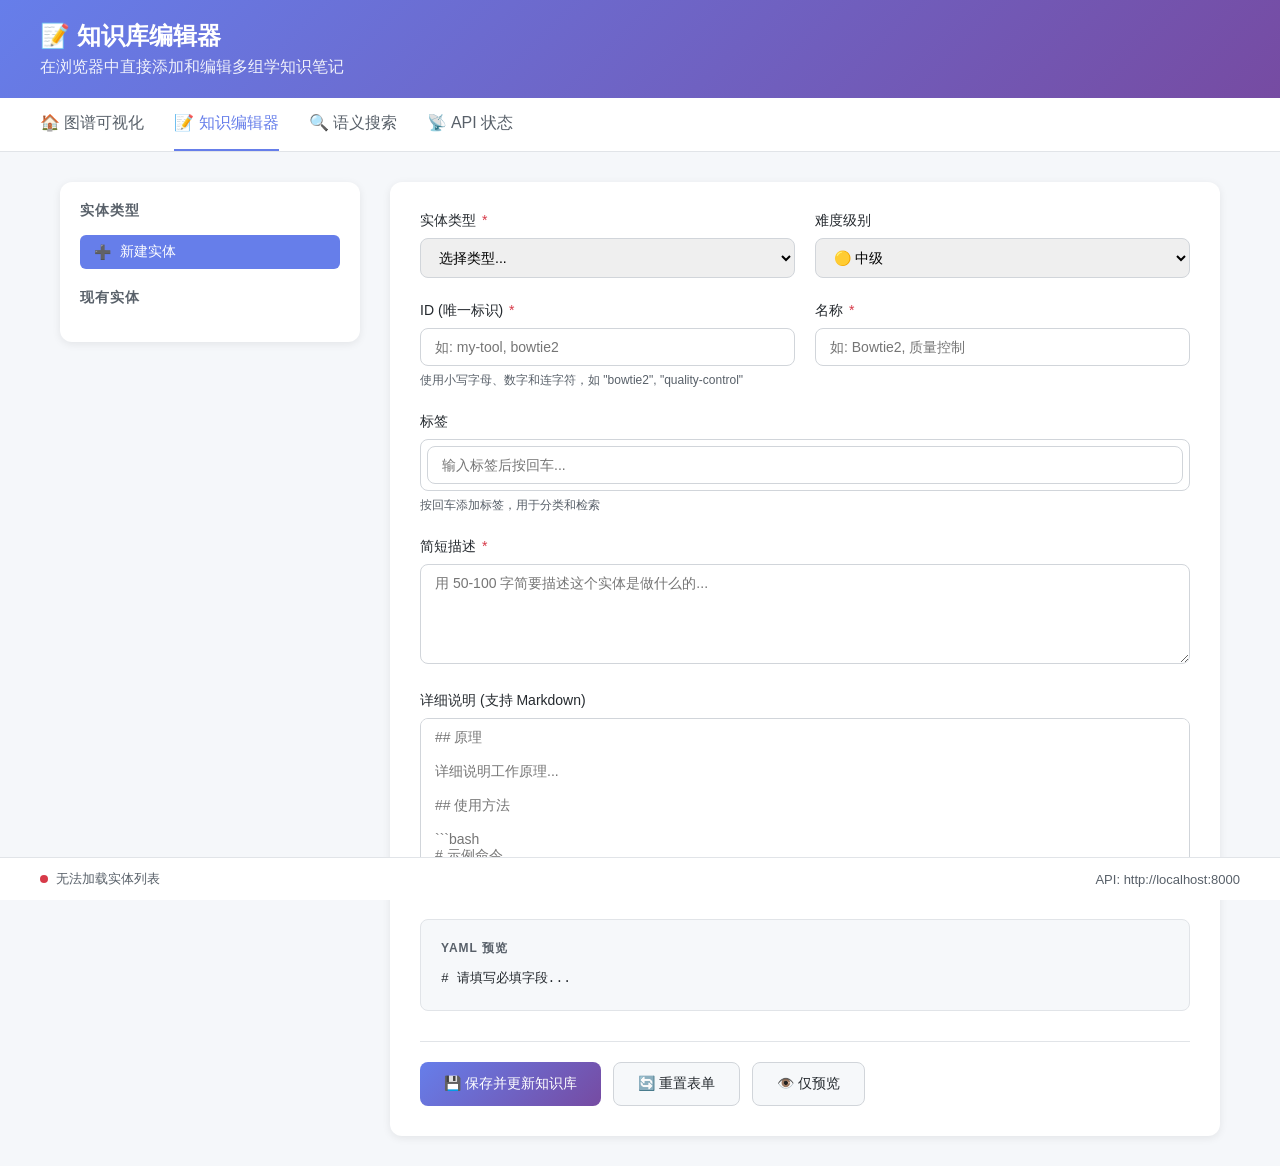
==== knowledge_graph/web/editor/index.html @ 0bd9994f "feat: add web-based editor for adding/editing notes - Create web/editor/ with full-featured YAML edi" ====
<!DOCTYPE html>
<html lang="zh-CN">
<head>
    <meta charset="UTF-8">
    <meta name="viewport" content="width=device-width, initial-scale=1.0">
    <title>知识库编辑器 - OMICKnowledge</title>
    <style>
        * {
            margin: 0;
            padding: 0;
            box-sizing: border-box;
        }
        
        body {
            font-family: -apple-system, BlinkMacSystemFont, 'Segoe UI', Roboto, sans-serif;
            background: #f5f7fa;
            min-height: 100vh;
        }
        
        .header {
            background: linear-gradient(135deg, #667eea 0%, #764ba2 100%);
            color: white;
            padding: 20px 40px;
            box-shadow: 0 2px 10px rgba(0,0,0,0.1);
        }
        
        .header h1 {
            font-size: 24px;
            font-weight: 600;
        }
        
        .header p {
            opacity: 0.9;
            margin-top: 5px;
        }
        
        .nav {
            background: white;
            border-bottom: 1px solid #e1e4e8;
            padding: 0 40px;
            display: flex;
            gap: 30px;
        }
        
        .nav a {
            color: #586069;
            text-decoration: none;
            padding: 15px 0;
            border-bottom: 2px solid transparent;
            transition: all 0.2s;
        }
        
        .nav a:hover, .nav a.active {
            color: #667eea;
            border-bottom-color: #667eea;
        }
        
        .container {
            max-width: 1200px;
            margin: 30px auto;
            padding: 0 20px;
        }
        
        .editor-grid {
            display: grid;
            grid-template-columns: 300px 1fr;
            gap: 30px;
        }
        
        .sidebar {
            background: white;
            border-radius: 12px;
            padding: 20px;
            box-shadow: 0 2px 8px rgba(0,0,0,0.08);
            height: fit-content;
        }
        
        .sidebar h3 {
            font-size: 14px;
            color: #586069;
            text-transform: uppercase;
            letter-spacing: 1px;
            margin-bottom: 15px;
        }
        
        .entity-list {
            list-style: none;
        }
        
        .entity-list li {
            padding: 8px 12px;
            margin: 4px 0;
            border-radius: 6px;
            cursor: pointer;
            transition: all 0.2s;
            font-size: 14px;
            display: flex;
            align-items: center;
            gap: 8px;
        }
        
        .entity-list li:hover {
            background: #f6f8fa;
        }
        
        .entity-list li.active {
            background: #667eea;
            color: white;
        }
        
        .entity-list .icon {
            width: 20px;
            text-align: center;
        }
        
        .type-badge {
            font-size: 11px;
            padding: 2px 6px;
            border-radius: 10px;
            background: #e1e4e8;
            color: #586069;
            margin-left: auto;
        }
        
        .main-panel {
            background: white;
            border-radius: 12px;
            padding: 30px;
            box-shadow: 0 2px 8px rgba(0,0,0,0.08);
        }
        
        .form-group {
            margin-bottom: 24px;
        }
        
        .form-group label {
            display: block;
            font-weight: 500;
            color: #24292e;
            margin-bottom: 8px;
            font-size: 14px;
        }
        
        .form-group label .required {
            color: #d73a49;
            margin-left: 2px;
        }
        
        .form-group input[type="text"],
        .form-group select,
        .form-group textarea {
            width: 100%;
            padding: 10px 14px;
            border: 1px solid #d1d5da;
            border-radius: 8px;
            font-size: 14px;
            transition: all 0.2s;
            font-family: inherit;
        }
        
        .form-group input:focus,
        .form-group select:focus,
        .form-group textarea:focus {
            outline: none;
            border-color: #667eea;
            box-shadow: 0 0 0 3px rgba(102, 126, 234, 0.1);
        }
        
        .form-group textarea {
            resize: vertical;
            min-height: 100px;
        }
        
        .form-row {
            display: grid;
            grid-template-columns: 1fr 1fr;
            gap: 20px;
        }
        
        .tags-input {
            display: flex;
            flex-wrap: wrap;
            gap: 8px;
            padding: 6px;
            border: 1px solid #d1d5da;
            border-radius: 8px;
            min-height: 42px;
        }
        
        .tags-input input {
            border: none;
            outline: none;
            flex: 1;
            min-width: 100px;
            padding: 4px;
        }
        
        .tag {
            background: #e1e4e8;
            color: #24292e;
            padding: 4px 10px;
            border-radius: 12px;
            font-size: 12px;
            display: flex;
            align-items: center;
            gap: 6px;
        }
        
        .tag button {
            background: none;
            border: none;
            cursor: pointer;
            color: #586069;
            font-size: 14px;
            line-height: 1;
        }
        
        .tag button:hover {
            color: #d73a49;
        }
        
        .help-text {
            font-size: 12px;
            color: #586069;
            margin-top: 6px;
        }
        
        .button-group {
            display: flex;
            gap: 12px;
            margin-top: 30px;
            padding-top: 20px;
            border-top: 1px solid #e1e4e8;
        }
        
        .btn {
            padding: 12px 24px;
            border-radius: 8px;
            font-size: 14px;
            font-weight: 500;
            cursor: pointer;
            transition: all 0.2s;
            border: none;
        }
        
        .btn-primary {
            background: linear-gradient(135deg, #667eea 0%, #764ba2 100%);
            color: white;
        }
        
        .btn-primary:hover {
            transform: translateY(-1px);
            box-shadow: 0 4px 12px rgba(102, 126, 234, 0.4);
        }
        
        .btn-secondary {
            background: #f6f8fa;
            color: #24292e;
            border: 1px solid #d1d5da;
        }
        
        .btn-secondary:hover {
            background: #e1e4e8;
        }
        
        .preview-panel {
            background: #f6f8fa;
            border-radius: 8px;
            padding: 20px;
            margin-top: 20px;
            border: 1px solid #e1e4e8;
        }
        
        .preview-panel h4 {
            font-size: 12px;
            color: #586069;
            text-transform: uppercase;
            letter-spacing: 1px;
            margin-bottom: 12px;
        }
        
        .preview-content {
            font-family: 'Monaco', 'Consolas', monospace;
            font-size: 13px;
            line-height: 1.6;
            white-space: pre-wrap;
            color: #24292e;
            max-height: 400px;
            overflow: auto;
        }
        
        .status-bar {
            position: fixed;
            bottom: 0;
            left: 0;
            right: 0;
            background: white;
            border-top: 1px solid #e1e4e8;
            padding: 12px 40px;
            display: flex;
            align-items: center;
            justify-content: space-between;
            font-size: 13px;
            color: #586069;
        }
        
        .status-indicator {
            display: flex;
            align-items: center;
            gap: 8px;
        }
        
        .status-dot {
            width: 8px;
            height: 8px;
            border-radius: 50%;
            background: #28a745;
        }
        
        .status-dot.saving {
            background: #ffc107;
            animation: pulse 1s infinite;
        }
        
        .status-dot.error {
            background: #d73a49;
        }
        
        @keyframes pulse {
            0%, 100% { opacity: 1; }
            50% { opacity: 0.5; }
        }
        
        .toast {
            position: fixed;
            top: 20px;
            right: 20px;
            background: white;
            padding: 16px 24px;
            border-radius: 8px;
            box-shadow: 0 4px 20px rgba(0,0,0,0.15);
            display: flex;
            align-items: center;
            gap: 12px;
            transform: translateX(400px);
            transition: transform 0.3s ease;
            z-index: 1000;
        }
        
        .toast.show {
            transform: translateX(0);
        }
        
        .toast.success {
            border-left: 4px solid #28a745;
        }
        
        .toast.error {
            border-left: 4px solid #d73a49;
        }
        
        .loading-overlay {
            position: fixed;
            top: 0;
            left: 0;
            right: 0;
            bottom: 0;
            background: rgba(255,255,255,0.9);
            display: flex;
            align-items: center;
            justify-content: center;
            z-index: 999;
            opacity: 0;
            visibility: hidden;
            transition: all 0.3s;
        }
        
        .loading-overlay.show {
            opacity: 1;
            visibility: visible;
        }
        
        .spinner {
            width: 50px;
            height: 50px;
            border: 3px solid #e1e4e8;
            border-top-color: #667eea;
            border-radius: 50%;
            animation: spin 1s linear infinite;
        }
        
        @keyframes spin {
            to { transform: rotate(360deg); }
        }
    </style>
</head>
<body>
    <header class="header">
        <h1>📝 知识库编辑器</h1>
        <p>在浏览器中直接添加和编辑多组学知识笔记</p>
    </header>
    
    <nav class="nav">
        <a href="../index.html">🏠 图谱可视化</a>
        <a href="index.html" class="active">📝 知识编辑器</a>
        <a href="http://localhost:8081">🔍 语义搜索</a>
        <a href="http://localhost:8000/health" target="_blank">📡 API 状态</a>
    </nav>
    
    <div class="container">
        <div class="editor-grid">
            <aside class="sidebar">
                <h3>实体类型</h3>
                <ul class="entity-list" id="entityList">
                    <li data-type="new" class="active">
                        <span class="icon">➕</span>
                        <span>新建实体</span>
                    </li>
                </ul>
                
                <h3 style="margin-top: 20px;">现有实体</h3>
                <ul class="entity-list" id="existingList">
                    <!-- 动态加载 -->
                </ul>
            </aside>
            
            <main class="main-panel">
                <form id="editorForm">
                    <div class="form-row">
                        <div class="form-group">
                            <label>实体类型 <span class="required">*</span></label>
                            <select id="entityType" required>
                                <option value="">选择类型...</option>
                                <option value="assays">🧪 实验类型 (Assay)</option>
                                <option value="tools">🔧 分析工具 (Tool)</option>
                                <option value="steps">📋 分析步骤 (Step)</option>
                                <option value="concepts">💡 关键概念 (Concept)</option>
                                <option value="stages">📊 分析阶段 (Stage)</option>
                                <option value="issues">⚠️ 常见问题 (Issue)</option>
                                <option value="resources">📚 外部资源 (Resource)</option>
                            </select>
                        </div>
                        
                        <div class="form-group">
                            <label>难度级别</label>
                            <select id="difficulty">
                                <option value="beginner">🟢 入门</option>
                                <option value="intermediate" selected>🟡 中级</option>
                                <option value="advanced">🔴 高级</option>
                            </select>
                        </div>
                    </div>
                    
                    <div class="form-row">
                        <div class="form-group">
                            <label>ID (唯一标识) <span class="required">*</span></label>
                            <input type="text" id="entityId" placeholder="如: my-tool, bowtie2" required>
                            <p class="help-text">使用小写字母、数字和连字符，如 "bowtie2", "quality-control"</p>
                        </div>
                        
                        <div class="form-group">
                            <label>名称 <span class="required">*</span></label>
                            <input type="text" id="entityName" placeholder="如: Bowtie2, 质量控制" required>
                        </div>
                    </div>
                    
                    <div class="form-group">
                        <label>标签</label>
                        <div class="tags-input" id="tagsInput">
                            <input type="text" id="tagInput" placeholder="输入标签后按回车...">
                        </div>
                        <p class="help-text">按回车添加标签，用于分类和检索</p>
                    </div>
                    
                    <div class="form-group">
                        <label>简短描述 <span class="required">*</span></label>
                        <textarea id="description" rows="3" placeholder="用 50-100 字简要描述这个实体是做什么的..." required></textarea>
                    </div>
                    
                    <div class="form-group">
                        <label>详细说明 (支持 Markdown)</label>
                        <textarea id="detailedExplanation" rows="8" placeholder="## 原理

详细说明工作原理...

## 使用方法

```bash
# 示例命令
my_tool input.fastq -o output/
```

## 注意事项

- 注意点 1
- 注意点 2"></textarea>
                        <p class="help-text">支持 Markdown 格式，可以包含代码块、列表等</p>
                    </div>
                    
                    <div class="preview-panel">
                        <h4>YAML 预览</h4>
                        <pre class="preview-content" id="yamlPreview"># 填写表单后自动生成 YAML...</pre>
                    </div>
                    
                    <div class="button-group">
                        <button type="submit" class="btn btn-primary">
                            💾 保存并更新知识库
                        </button>
                        <button type="button" class="btn btn-secondary" onclick="resetForm()">
                            🔄 重置表单
                        </button>
                        <button type="button" class="btn btn-secondary" onclick="previewOnly()">
                            👁️ 仅预览
                        </button>
                    </div>
                </form>
            </main>
        </div>
    </div>
    
    <div class="status-bar">
        <div class="status-indicator">
            <span class="status-dot" id="statusDot"></span>
            <span id="statusText">准备就绪</span>
        </div>
        <span>API: http://localhost:8000</span>
    </div>
    
    <div class="toast" id="toast">
        <span id="toastIcon">✓</span>
        <span id="toastMessage">保存成功</span>
    </div>
    
    <div class="loading-overlay" id="loadingOverlay">
        <div class="spinner"></div>
    </div>
    
    <script src="editor.js"></script>
</body>
</html>
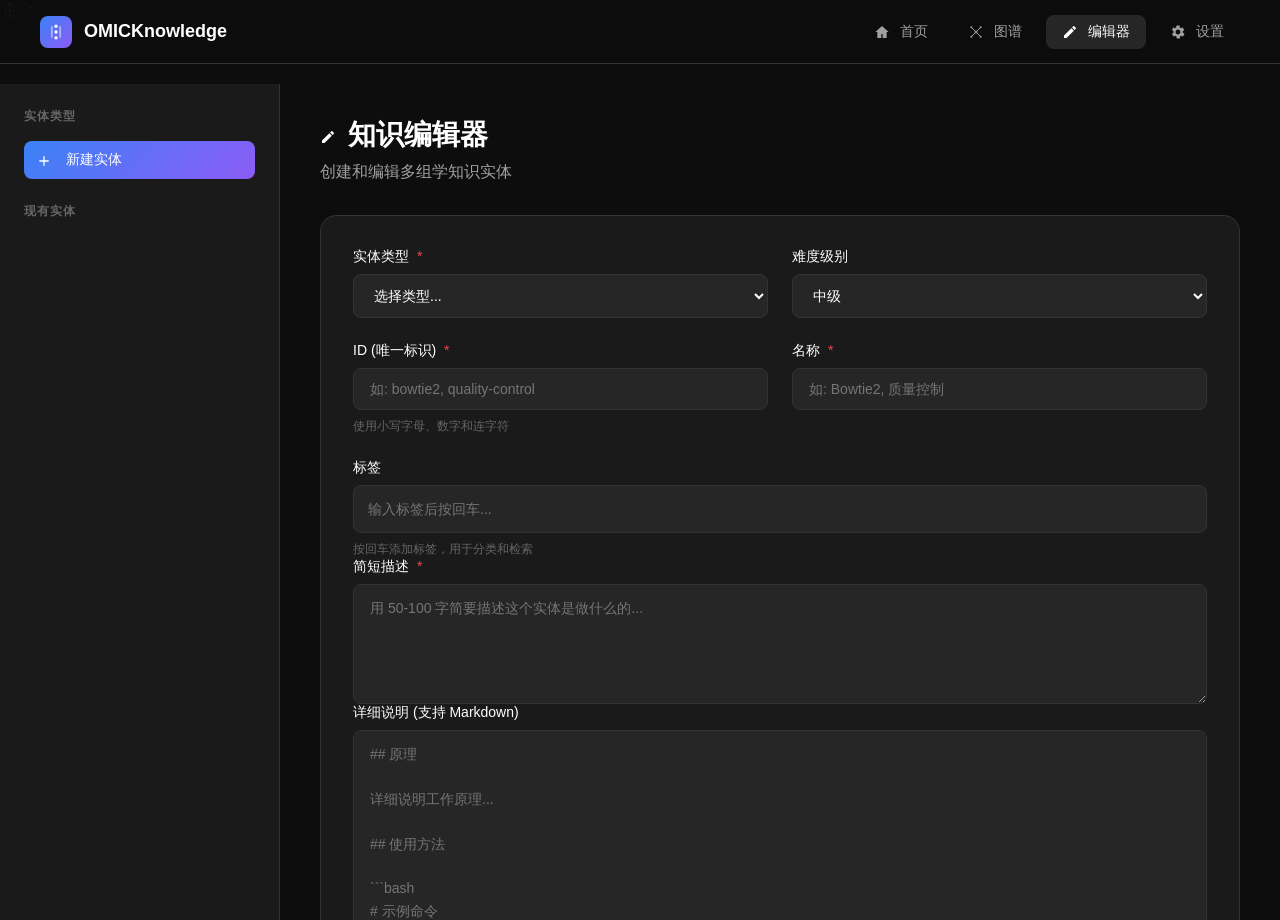
==== commit 84f4de6c: "feat: add PDF processing, new UI theme, and settings page - Add PDF processor with OpenAI API integr" ====
--- a/knowledge_graph/web/editor/index.html
+++ b/knowledge_graph/web/editor/index.html
@@ -3,369 +3,415 @@
 <head>
     <meta charset="UTF-8">
     <meta name="viewport" content="width=device-width, initial-scale=1.0">
-    <title>知识库编辑器 - OMICKnowledge</title>
+    <title>知识编辑器 - OMICKnowledge</title>
+    <link rel="icon" href="data:image/svg+xml,%3Csvg xmlns='http://www.w3.org/2000/svg' viewBox='0 0 100 100'%3E%3Crect width='100' height='100' rx='20' fill='url(%23g)'/%3E%3Cdefs%3E%3ClinearGradient id='g' x1='0%25' y1='0%25' x2='100%25' y2='100%25'%3E%3Cstop offset='0%25' style='stop-color:%233b82f6'/%3E%3Cstop offset='100%25' style='stop-color:%238b5cf6'/%3E%3C/linearGradient%3E%3C/defs%3E%3Ccircle cx='50' cy='35' r='8' fill='white'/%3E%3Ccircle cx='50' cy='60' r='8' fill='white'/%3E%3Ccircle cx='35' cy='85' r='5' fill='white' opacity='0.7'/%3E%3Ccircle cx='65' cy='85' r='5' fill='white' opacity='0.7'/%3E%3C/svg%3E"><svg viewBox="0 0 24 24" width="20" height="20" fill="currentColor" style="vertical-align:middle"><circle cx="12" cy="5" r="2"/><circle cx="12" cy="12" r="2"/><circle cx="12" cy="19" r="2"/><path d="M6 5h2v14H6zM16 5h2v14h-2z" opacity="0.5"/></svg></text></svg>">
     <style>
+        /* CSS Variables - Kimi Dark Theme */
+        :root {
+            --bg-primary: #0d0d0d;
+            --bg-secondary: #1a1a1a;
+            --bg-tertiary: #262626;
+            --bg-hover: #2d2d2d;
+            --text-primary: #ffffff;
+            --text-secondary: #a0a0a0;
+            --text-muted: #666666;
+            --accent-blue: #3b82f6;
+            --accent-purple: #8b5cf6;
+            --accent-gradient: linear-gradient(135deg, #3b82f6 0%, #8b5cf6 100%);
+            --border-color: #333333;
+            --radius-lg: 16px;
+            --radius-md: 12px;
+            --radius-sm: 8px;
+        }
+
         * {
             margin: 0;
             padding: 0;
             box-sizing: border-box;
         }
-        
+
         body {
             font-family: -apple-system, BlinkMacSystemFont, 'Segoe UI', Roboto, sans-serif;
-            background: #f5f7fa;
+            background: var(--bg-primary);
+            color: var(--text-primary);
             min-height: 100vh;
         }
-        
-        .header {
-            background: linear-gradient(135deg, #667eea 0%, #764ba2 100%);
-            color: white;
-            padding: 20px 40px;
-            box-shadow: 0 2px 10px rgba(0,0,0,0.1);
-        }
-        
-        .header h1 {
-            font-size: 24px;
+
+        /* Navigation */
+        .navbar {
+            position: fixed;
+            top: 0;
+            left: 0;
+            right: 0;
+            height: 64px;
+            background: rgba(13, 13, 13, 0.95);
+            backdrop-filter: blur(20px);
+            border-bottom: 1px solid var(--border-color);
+            display: flex;
+            align-items: center;
+            justify-content: space-between;
+            padding: 0 40px;
+            z-index: 1000;
+        }
+
+        .logo {
+            display: flex;
+            align-items: center;
+            gap: 12px;
+            font-size: 18px;
             font-weight: 600;
-        }
-        
-        .header p {
-            opacity: 0.9;
-            margin-top: 5px;
-        }
-        
-        .nav {
-            background: white;
-            border-bottom: 1px solid #e1e4e8;
-            padding: 0 40px;
-            display: flex;
-            gap: 30px;
-        }
-        
-        .nav a {
-            color: #586069;
+            color: var(--text-primary);
             text-decoration: none;
-            padding: 15px 0;
-            border-bottom: 2px solid transparent;
+        }
+
+        .logo-icon {
+            width: 32px;
+            height: 32px;
+            background: var(--accent-gradient);
+            border-radius: 8px;
+            display: flex;
+            align-items: center;
+            justify-content: center;
+            font-size: 16px;
+        }
+
+        .nav-links {
+            display: flex;
+            gap: 8px;
+        }
+
+        .nav-link {
+            padding: 8px 16px;
+            border-radius: var(--radius-sm);
+            color: var(--text-secondary);
+            text-decoration: none;
+            font-size: 14px;
             transition: all 0.2s;
-        }
-        
-        .nav a:hover, .nav a.active {
-            color: #667eea;
-            border-bottom-color: #667eea;
-        }
-        
-        .container {
-            max-width: 1200px;
-            margin: 30px auto;
-            padding: 0 20px;
-        }
-        
-        .editor-grid {
+            display: flex;
+            align-items: center;
+            gap: 6px;
+        }
+
+        .nav-link:hover {
+            color: var(--text-primary);
+            background: var(--bg-hover);
+        }
+
+        .nav-link.active {
+            color: var(--text-primary);
+            background: var(--bg-tertiary);
+        }
+
+        /* Main Layout */
+        .main-container {
+            padding-top: 64px;
             display: grid;
-            grid-template-columns: 300px 1fr;
-            gap: 30px;
-        }
-        
+            grid-template-columns: 280px 1fr;
+            height: 100vh;
+        }
+
+        /* Sidebar */
         .sidebar {
-            background: white;
-            border-radius: 12px;
-            padding: 20px;
-            box-shadow: 0 2px 8px rgba(0,0,0,0.08);
-            height: fit-content;
-        }
-        
+            background: var(--bg-secondary);
+            border-right: 1px solid var(--border-color);
+            padding: 24px;
+            overflow-y: auto;
+        }
+
         .sidebar h3 {
-            font-size: 14px;
-            color: #586069;
+            font-size: 12px;
+            color: var(--text-muted);
             text-transform: uppercase;
             letter-spacing: 1px;
-            margin-bottom: 15px;
-        }
-        
+            margin-bottom: 16px;
+        }
+
         .entity-list {
             list-style: none;
         }
-        
+
         .entity-list li {
-            padding: 8px 12px;
+            padding: 10px 12px;
             margin: 4px 0;
-            border-radius: 6px;
+            border-radius: var(--radius-sm);
             cursor: pointer;
             transition: all 0.2s;
             font-size: 14px;
             display: flex;
             align-items: center;
+            gap: 10px;
+            color: var(--text-secondary);
+        }
+
+        .entity-list li:hover {
+            background: var(--bg-hover);
+            color: var(--text-primary);
+        }
+
+        .entity-list li.active {
+            background: var(--accent-gradient);
+            color: white;
+        }
+
+        .type-badge {
+            font-size: 10px;
+            padding: 2px 8px;
+            border-radius: 10px;
+            background: var(--bg-tertiary);
+            margin-left: auto;
+        }
+
+        .entity-list li.active .type-badge {
+            background: rgba(255,255,255,0.2);
+        }
+
+        /* Content Area */
+        .content {
+            padding: 32px 40px;
+            overflow-y: auto;
+            background: var(--bg-primary);
+        }
+
+        .page-header {
+            margin-bottom: 32px;
+        }
+
+        .page-header h1 {
+            font-size: 28px;
+            font-weight: 600;
+            margin-bottom: 8px;
+        }
+
+        .page-header p {
+            color: var(--text-secondary);
+        }
+
+        /* Form Styles */
+        .form-card {
+            background: var(--bg-secondary);
+            border: 1px solid var(--border-color);
+            border-radius: var(--radius-lg);
+            padding: 32px;
+            margin-bottom: 24px;
+        }
+
+        .form-row {
+            display: grid;
+            grid-template-columns: 1fr 1fr;
+            gap: 24px;
+            margin-bottom: 24px;
+        }
+
+        .form-group {
+            display: flex;
+            flex-direction: column;
             gap: 8px;
         }
-        
-        .entity-list li:hover {
-            background: #f6f8fa;
-        }
-        
-        .entity-list li.active {
-            background: #667eea;
-            color: white;
-        }
-        
-        .entity-list .icon {
-            width: 20px;
-            text-align: center;
-        }
-        
-        .type-badge {
-            font-size: 11px;
-            padding: 2px 6px;
-            border-radius: 10px;
-            background: #e1e4e8;
-            color: #586069;
-            margin-left: auto;
-        }
-        
-        .main-panel {
-            background: white;
-            border-radius: 12px;
-            padding: 30px;
-            box-shadow: 0 2px 8px rgba(0,0,0,0.08);
-        }
-        
-        .form-group {
-            margin-bottom: 24px;
-        }
-        
+
+        .form-group.full-width {
+            grid-column: 1 / -1;
+        }
+
         .form-group label {
-            display: block;
+            font-size: 14px;
             font-weight: 500;
-            color: #24292e;
-            margin-bottom: 8px;
-            font-size: 14px;
-        }
-        
+            color: var(--text-primary);
+        }
+
         .form-group label .required {
-            color: #d73a49;
-            margin-left: 2px;
-        }
-        
-        .form-group input[type="text"],
+            color: #ef4444;
+            margin-left: 4px;
+        }
+
+        .form-group input,
         .form-group select,
         .form-group textarea {
-            width: 100%;
-            padding: 10px 14px;
-            border: 1px solid #d1d5da;
-            border-radius: 8px;
+            background: var(--bg-tertiary);
+            border: 1px solid var(--border-color);
+            border-radius: var(--radius-sm);
+            padding: 12px 16px;
+            color: var(--text-primary);
             font-size: 14px;
+            font-family: inherit;
             transition: all 0.2s;
-            font-family: inherit;
-        }
-        
+        }
+
         .form-group input:focus,
         .form-group select:focus,
         .form-group textarea:focus {
             outline: none;
-            border-color: #667eea;
-            box-shadow: 0 0 0 3px rgba(102, 126, 234, 0.1);
-        }
-        
+            border-color: var(--accent-blue);
+            box-shadow: 0 0 0 3px rgba(59, 130, 246, 0.1);
+        }
+
         .form-group textarea {
             resize: vertical;
-            min-height: 100px;
-        }
-        
-        .form-row {
-            display: grid;
-            grid-template-columns: 1fr 1fr;
-            gap: 20px;
-        }
-        
+            min-height: 120px;
+            line-height: 1.6;
+        }
+
+        .help-text {
+            font-size: 12px;
+            color: var(--text-muted);
+        }
+
+        /* Tags Input */
         .tags-input {
             display: flex;
             flex-wrap: wrap;
             gap: 8px;
+            padding: 8px;
+            background: var(--bg-tertiary);
+            border: 1px solid var(--border-color);
+            border-radius: var(--radius-sm);
+            min-height: 48px;
+        }
+
+        .tags-input input {
+            background: transparent;
+            border: none;
+            flex: 1;
+            min-width: 120px;
             padding: 6px;
-            border: 1px solid #d1d5da;
-            border-radius: 8px;
-            min-height: 42px;
-        }
-        
-        .tags-input input {
-            border: none;
+        }
+
+        .tags-input input:focus {
             outline: none;
-            flex: 1;
-            min-width: 100px;
-            padding: 4px;
-        }
-        
+            box-shadow: none;
+        }
+
         .tag {
-            background: #e1e4e8;
-            color: #24292e;
-            padding: 4px 10px;
-            border-radius: 12px;
+            background: var(--accent-gradient);
+            color: white;
+            padding: 4px 12px;
+            border-radius: 20px;
             font-size: 12px;
             display: flex;
             align-items: center;
             gap: 6px;
         }
-        
+
         .tag button {
             background: none;
             border: none;
             cursor: pointer;
-            color: #586069;
+            color: rgba(255,255,255,0.7);
             font-size: 14px;
             line-height: 1;
         }
-        
+
         .tag button:hover {
-            color: #d73a49;
-        }
-        
-        .help-text {
+            color: white;
+        }
+
+        /* Preview Panel */
+        .preview-panel {
+            background: var(--bg-tertiary);
+            border: 1px solid var(--border-color);
+            border-radius: var(--radius-md);
+            padding: 24px;
+            margin-top: 32px;
+        }
+
+        .preview-panel h4 {
             font-size: 12px;
-            color: #586069;
-            margin-top: 6px;
-        }
-        
+            color: var(--text-muted);
+            text-transform: uppercase;
+            letter-spacing: 1px;
+            margin-bottom: 16px;
+        }
+
+        .preview-content {
+            font-family: 'Monaco', 'Consolas', monospace;
+            font-size: 13px;
+            line-height: 1.6;
+            white-space: pre-wrap;
+            color: var(--text-secondary);
+            max-height: 400px;
+            overflow: auto;
+        }
+
+        /* Buttons */
         .button-group {
             display: flex;
             gap: 12px;
-            margin-top: 30px;
-            padding-top: 20px;
-            border-top: 1px solid #e1e4e8;
-        }
-        
+            margin-top: 32px;
+            padding-top: 24px;
+            border-top: 1px solid var(--border-color);
+        }
+
         .btn {
+            display: inline-flex;
+            align-items: center;
+            gap: 8px;
             padding: 12px 24px;
-            border-radius: 8px;
+            border-radius: var(--radius-sm);
             font-size: 14px;
             font-weight: 500;
             cursor: pointer;
             transition: all 0.2s;
             border: none;
         }
-        
+
         .btn-primary {
-            background: linear-gradient(135deg, #667eea 0%, #764ba2 100%);
+            background: var(--accent-gradient);
             color: white;
         }
-        
+
         .btn-primary:hover {
             transform: translateY(-1px);
-            box-shadow: 0 4px 12px rgba(102, 126, 234, 0.4);
-        }
-        
+            box-shadow: 0 4px 20px rgba(59, 130, 246, 0.3);
+        }
+
         .btn-secondary {
-            background: #f6f8fa;
-            color: #24292e;
-            border: 1px solid #d1d5da;
-        }
-        
+            background: var(--bg-tertiary);
+            color: var(--text-primary);
+            border: 1px solid var(--border-color);
+        }
+
         .btn-secondary:hover {
-            background: #e1e4e8;
-        }
-        
-        .preview-panel {
-            background: #f6f8fa;
-            border-radius: 8px;
-            padding: 20px;
-            margin-top: 20px;
-            border: 1px solid #e1e4e8;
-        }
-        
-        .preview-panel h4 {
-            font-size: 12px;
-            color: #586069;
-            text-transform: uppercase;
-            letter-spacing: 1px;
-            margin-bottom: 12px;
-        }
-        
-        .preview-content {
-            font-family: 'Monaco', 'Consolas', monospace;
-            font-size: 13px;
-            line-height: 1.6;
-            white-space: pre-wrap;
-            color: #24292e;
-            max-height: 400px;
-            overflow: auto;
-        }
-        
-        .status-bar {
-            position: fixed;
-            bottom: 0;
-            left: 0;
-            right: 0;
-            background: white;
-            border-top: 1px solid #e1e4e8;
-            padding: 12px 40px;
-            display: flex;
-            align-items: center;
-            justify-content: space-between;
-            font-size: 13px;
-            color: #586069;
-        }
-        
-        .status-indicator {
-            display: flex;
-            align-items: center;
-            gap: 8px;
-        }
-        
-        .status-dot {
-            width: 8px;
-            height: 8px;
-            border-radius: 50%;
-            background: #28a745;
-        }
-        
-        .status-dot.saving {
-            background: #ffc107;
-            animation: pulse 1s infinite;
-        }
-        
-        .status-dot.error {
-            background: #d73a49;
-        }
-        
-        @keyframes pulse {
-            0%, 100% { opacity: 1; }
-            50% { opacity: 0.5; }
-        }
-        
+            background: var(--bg-hover);
+        }
+
+        /* Toast */
         .toast {
             position: fixed;
-            top: 20px;
-            right: 20px;
-            background: white;
+            top: 80px;
+            right: 40px;
+            background: var(--bg-secondary);
+            color: var(--text-primary);
             padding: 16px 24px;
-            border-radius: 8px;
-            box-shadow: 0 4px 20px rgba(0,0,0,0.15);
+            border-radius: var(--radius-md);
+            border: 1px solid var(--border-color);
+            box-shadow: 0 10px 40px rgba(0,0,0,0.3);
             display: flex;
             align-items: center;
             gap: 12px;
             transform: translateX(400px);
-            transition: transform 0.3s ease;
-            z-index: 1000;
-        }
-        
+            transition: transform 0.3s;
+            z-index: 2000;
+        }
+
         .toast.show {
             transform: translateX(0);
         }
-        
+
         .toast.success {
-            border-left: 4px solid #28a745;
-        }
-        
+            border-left: 4px solid #22c55e;
+        }
+
         .toast.error {
-            border-left: 4px solid #d73a49;
-        }
-        
+            border-left: 4px solid #ef4444;
+        }
+
+        /* Loading Overlay */
         .loading-overlay {
             position: fixed;
             top: 0;
             left: 0;
             right: 0;
             bottom: 0;
-            background: rgba(255,255,255,0.9);
+            background: rgba(13, 13, 13, 0.9);
             display: flex;
             align-items: center;
             justify-content: center;
@@ -374,112 +420,135 @@
             visibility: hidden;
             transition: all 0.3s;
         }
-        
+
         .loading-overlay.show {
             opacity: 1;
             visibility: visible;
         }
-        
+
         .spinner {
-            width: 50px;
-            height: 50px;
-            border: 3px solid #e1e4e8;
-            border-top-color: #667eea;
+            width: 48px;
+            height: 48px;
+            border: 3px solid var(--border-color);
+            border-top-color: var(--accent-blue);
             border-radius: 50%;
             animation: spin 1s linear infinite;
         }
-        
+
         @keyframes spin {
             to { transform: rotate(360deg); }
+        }
+
+        /* Responsive */
+        @media (max-width: 900px) {
+            .main-container {
+                grid-template-columns: 1fr;
+            }
+            
+            .sidebar {
+                display: none;
+            }
+            
+            .form-row {
+                grid-template-columns: 1fr;
+            }
         }
     </style>
 </head>
 <body>
-    <header class="header">
-        <h1>📝 知识库编辑器</h1>
-        <p>在浏览器中直接添加和编辑多组学知识笔记</p>
-    </header>
-    
-    <nav class="nav">
-        <a href="../index.html">🏠 图谱可视化</a>
-        <a href="index.html" class="active">📝 知识编辑器</a>
-        <a href="http://localhost:8081">🔍 语义搜索</a>
-        <a href="http://localhost:8000/health" target="_blank">📡 API 状态</a>
+    <!-- Navigation -->
+    <nav class="navbar">
+        <a href="../new-index.html" class="logo">
+            <div class="logo-icon"><svg viewBox="0 0 24 24" width="20" height="20" fill="currentColor" style="vertical-align:middle"><circle cx="12" cy="5" r="2"/><circle cx="12" cy="12" r="2"/><circle cx="12" cy="19" r="2"/><path d="M6 5h2v14H6zM16 5h2v14h-2z" opacity="0.5"/></svg></div>
+            <span>OMICKnowledge</span>
+        </a>
+        <div class="nav-links">
+            <a href="../index.html" class="nav-link"><svg viewBox="0 0 24 24" width="16" height="16" fill="currentColor" style="vertical-align:middle;margin-right:4px"><path d="M12 3l10 9h-3v9h-6v-6h-2v6H5v-9H2z"/></svg> 首页</a>
+            <a href="../graph.html" class="nav-link"><svg viewBox="0 0 24 24" width="16" height="16" fill="currentColor" style="vertical-align:middle;margin-right:4px"><circle cx="12" cy="12" r="2"/><circle cx="5" cy="5" r="1.5"/><circle cx="19" cy="5" r="1.5"/><circle cx="5" cy="19" r="1.5"/><circle cx="19" cy="19" r="1.5"/><path d="M12 12L5 5M12 12L19 5M12 12L5 19M12 12L19 19" stroke="currentColor" stroke-width="1.5"/></svg> 图谱</a>
+            <a href="index.html" class="nav-link active"><svg viewBox="0 0 24 24" width="16" height="16" fill="currentColor" style="vertical-align:middle;margin-right:4px"><path d="M3 17.25V21h3.75L17.81 9.94l-3.75-3.75L3 17.25zM20.71 7.04c.39-.39.39-1.02 0-1.41l-2.34-2.34c-.39-.39-1.02-.39-1.41 0l-1.83 1.83 3.75 3.75 1.83-1.83z"/></svg> 编辑器</a>
+            <a href="../settings.html" class="nav-link"><svg viewBox="0 0 24 24" width="16" height="16" fill="currentColor" style="vertical-align:middle;margin-right:4px"><path d="M19.14 12.94c.04-.3.06-.61.06-.94 0-.32-.02-.64-.07-.94l2.03-1.58c.18-.14.23-.41.12-.61l-1.92-3.32c-.12-.22-.37-.29-.59-.22l-2.39.96c-.5-.38-1.03-.7-1.62-.94l-.36-2.54c-.04-.24-.24-.41-.48-.41h-3.84c-.24 0-.43.17-.47.41l-.36 2.54c-.59.24-1.13.57-1.62.94l-2.39-.96c-.22-.08-.47 0-.59.22L3.16 8.87c-.12.21-.08.47.12.61l2.03 1.58c-.05.3-.09.63-.09.94s.02.64.07.94l-2.03 1.58c-.18.14-.23.41-.12.61l1.92 3.32c.12.22.37.29.59.22l2.39-.96c.5.38 1.03.7 1.62.94l.36 2.54c.05.24.24.41.48.41h3.84c.24 0 .44-.17.47-.41l.36-2.54c.59-.24 1.13-.58 1.62-.94l2.39.96c.22.08.47 0 .59-.22l1.92-3.32c.12-.22.07-.47-.12-.61l-2.01-1.58zM12 15.6c-1.98 0-3.6-1.62-3.6-3.6s1.62-3.6 3.6-3.6 3.6 1.62 3.6 3.6-1.62 3.6-3.6 3.6z"/></svg> 设置</a>
+        </div>
     </nav>
-    
-    <div class="container">
-        <div class="editor-grid">
-            <aside class="sidebar">
-                <h3>实体类型</h3>
-                <ul class="entity-list" id="entityList">
-                    <li data-type="new" class="active">
-                        <span class="icon">➕</span>
-                        <span>新建实体</span>
-                    </li>
-                </ul>
-                
-                <h3 style="margin-top: 20px;">现有实体</h3>
-                <ul class="entity-list" id="existingList">
-                    <!-- 动态加载 -->
-                </ul>
-            </aside>
+
+    <div class="main-container">
+        <!-- Sidebar -->
+        <aside class="sidebar">
+            <h3>实体类型</h3>
+            <ul class="entity-list" id="entityList">
+                <li data-type="new" class="active">
+                    <span><svg viewBox="0 0 24 24" width="16" height="16" fill="currentColor" style="vertical-align:middle;margin-right:4px"><path d="M19 13h-6v6h-2v-6H5v-2h6V5h2v6h6v2z"/></svg></span>
+                    <span>新建实体</span>
+                </li>
+            </ul>
             
-            <main class="main-panel">
-                <form id="editorForm">
-                    <div class="form-row">
-                        <div class="form-group">
-                            <label>实体类型 <span class="required">*</span></label>
-                            <select id="entityType" required>
-                                <option value="">选择类型...</option>
-                                <option value="assays">🧪 实验类型 (Assay)</option>
-                                <option value="tools">🔧 分析工具 (Tool)</option>
-                                <option value="steps">📋 分析步骤 (Step)</option>
-                                <option value="concepts">💡 关键概念 (Concept)</option>
-                                <option value="stages">📊 分析阶段 (Stage)</option>
-                                <option value="issues">⚠️ 常见问题 (Issue)</option>
-                                <option value="resources">📚 外部资源 (Resource)</option>
-                            </select>
-                        </div>
-                        
-                        <div class="form-group">
-                            <label>难度级别</label>
-                            <select id="difficulty">
-                                <option value="beginner">🟢 入门</option>
-                                <option value="intermediate" selected>🟡 中级</option>
-                                <option value="advanced">🔴 高级</option>
-                            </select>
-                        </div>
-                    </div>
-                    
-                    <div class="form-row">
-                        <div class="form-group">
-                            <label>ID (唯一标识) <span class="required">*</span></label>
-                            <input type="text" id="entityId" placeholder="如: my-tool, bowtie2" required>
-                            <p class="help-text">使用小写字母、数字和连字符，如 "bowtie2", "quality-control"</p>
-                        </div>
-                        
-                        <div class="form-group">
-                            <label>名称 <span class="required">*</span></label>
-                            <input type="text" id="entityName" placeholder="如: Bowtie2, 质量控制" required>
-                        </div>
+            <h3 style="margin-top: 24px;">现有实体</h3>
+            <ul class="entity-list" id="existingList">
+                <!-- 动态加载 -->
+            </ul>
+        </aside>
+
+        <!-- Content -->
+        <main class="content">
+            <div class="page-header">
+                <h1><svg viewBox="0 0 24 24" width="16" height="16" fill="currentColor" style="vertical-align:middle;margin-right:4px"><path d="M3 17.25V21h3.75L17.81 9.94l-3.75-3.75L3 17.25zM20.71 7.04c.39-.39.39-1.02 0-1.41l-2.34-2.34c-.39-.39-1.02-.39-1.41 0l-1.83 1.83 3.75 3.75 1.83-1.83z"/></svg> 知识编辑器</h1>
+                <p>创建和编辑多组学知识实体</p>
+            </div>
+
+            <form id="editorForm" class="form-card">
+                <div class="form-row">
+                    <div class="form-group">
+                        <label>实体类型 <span class="required">*</span></label>
+                        <select id="entityType" required>
+                            <option value="">选择类型...</option>
+                            <option value="assays">实验类型</option>
+                            <option value="tools"><svg viewBox="0 0 24 24" width="16" height="16" fill="currentColor" style="vertical-align:middle;margin-right:4px"><path d="M22.7 19l-9.1-9.1c.9-2.3.4-5-1.5-6.9-2-2-5-2.4-7.4-1.3L9 6 6 9 1.6 4.7C.4 7.1.9 10.1 2.9 12.1c1.9 1.9 4.6 2.4 6.9 1.5l9.1 9.1c.4.4 1 .4 1.4 0l2.3-2.3c.5-.4.5-1.1.1-1.4z"/></svg> 分析工具</option>
+                            <option value="steps">分析步骤</option>
+                            <option value="concepts"><svg viewBox="0 0 24 24" width="16" height="16" fill="currentColor" style="vertical-align:middle;margin-right:4px"><path d="M9 21c0 .55.45 1 1 1h4c.55 0 1-.45 1-1v-1H9v1zm3-19C8.14 2 5 5.14 5 9c0 2.38 1.19 4.47 3 5.74V17c0 .55.45 1 1 1h6c.55 0 1-.45 1-1v-2.26c1.81-1.27 3-3.36 3-5.74 0-3.86-3.14-7-7-7z"/></svg> 关键概念</option>
+                            <option value="stages">分析阶段</option>
+                            <option value="issues">常见问题</option>
+                            <option value="resources"><svg viewBox="0 0 24 24" width="16" height="16" fill="currentColor" style="vertical-align:middle;margin-right:4px"><path d="M4 6H2v14c0 1.1.9 2 2 2h14v-2H4V6zm16-4H8c-1.1 0-2 .9-2 2v12c0 1.1.9 2 2 2h12c1.1 0 2-.9 2-2V4c0-1.1-.9-2-2-2zm-1 9h-4v4h-2v-4H9V9h4V5h2v4h4v2z"/></svg> 外部资源</option>
+                        </select>
                     </div>
                     
                     <div class="form-group">
-                        <label>标签</label>
-                        <div class="tags-input" id="tagsInput">
-                            <input type="text" id="tagInput" placeholder="输入标签后按回车...">
-                        </div>
-                        <p class="help-text">按回车添加标签，用于分类和检索</p>
+                        <label>难度级别</label>
+                        <select id="difficulty">
+                            <option value="beginner">入门</option>
+                            <option value="intermediate" selected>中级</option>
+                            <option value="advanced">高级</option>
+                        </select>
+                    </div>
+                </div>
+                
+                <div class="form-row">
+                    <div class="form-group">
+                        <label>ID (唯一标识) <span class="required">*</span></label>
+                        <input type="text" id="entityId" placeholder="如: bowtie2, quality-control" required>
+                        <span class="help-text">使用小写字母、数字和连字符</span>
                     </div>
                     
                     <div class="form-group">
-                        <label>简短描述 <span class="required">*</span></label>
-                        <textarea id="description" rows="3" placeholder="用 50-100 字简要描述这个实体是做什么的..." required></textarea>
+                        <label>名称 <span class="required">*</span></label>
+                        <input type="text" id="entityName" placeholder="如: Bowtie2, 质量控制" required>
                     </div>
-                    
-                    <div class="form-group">
-                        <label>详细说明 (支持 Markdown)</label>
-                        <textarea id="detailedExplanation" rows="8" placeholder="## 原理
+                </div>
+                
+                <div class="form-group full-width">
+                    <label>标签</label>
+                    <div class="tags-input" id="tagsInput">
+                        <input type="text" id="tagInput" placeholder="输入标签后按回车...">
+                    </div>
+                    <span class="help-text">按回车添加标签，用于分类和检索</span>
+                </div>
+                
+                <div class="form-group full-width">
+                    <label>简短描述 <span class="required">*</span></label>
+                    <textarea id="description" rows="3" placeholder="用 50-100 字简要描述这个实体是做什么的..." required></textarea>
+                </div>
+                
+                <div class="form-group full-width">
+                    <label>详细说明 (支持 Markdown)</label>
+                    <textarea id="detailedExplanation" rows="10" placeholder="## 原理
 
 详细说明工作原理...
 
@@ -494,47 +563,40 @@
 
 - 注意点 1
 - 注意点 2"></textarea>
-                        <p class="help-text">支持 Markdown 格式，可以包含代码块、列表等</p>
-                    </div>
-                    
-                    <div class="preview-panel">
-                        <h4>YAML 预览</h4>
-                        <pre class="preview-content" id="yamlPreview"># 填写表单后自动生成 YAML...</pre>
-                    </div>
-                    
-                    <div class="button-group">
-                        <button type="submit" class="btn btn-primary">
-                            💾 保存并更新知识库
-                        </button>
-                        <button type="button" class="btn btn-secondary" onclick="resetForm()">
-                            🔄 重置表单
-                        </button>
-                        <button type="button" class="btn btn-secondary" onclick="previewOnly()">
-                            👁️ 仅预览
-                        </button>
-                    </div>
-                </form>
-            </main>
-        </div>
+                    <span class="help-text">支持 Markdown 格式，可以包含代码块、列表等</span>
+                </div>
+                
+                <div class="preview-panel">
+                    <h4>YAML 预览</h4>
+                    <pre class="preview-content" id="yamlPreview"># 填写表单后自动生成 YAML...</pre>
+                </div>
+                
+                <div class="button-group">
+                    <button type="submit" class="btn btn-primary">
+                        保存并更新知识库
+                    </button>
+                    <button type="button" class="btn btn-secondary" onclick="resetForm()">
+                        重置表单
+                    </button>
+                    <button type="button" class="btn btn-secondary" onclick="previewOnly()">
+                        仅预览
+                    </button>
+                </div>
+            </form>
+        </main>
     </div>
-    
-    <div class="status-bar">
-        <div class="status-indicator">
-            <span class="status-dot" id="statusDot"></span>
-            <span id="statusText">准备就绪</span>
-        </div>
-        <span>API: http://localhost:8000</span>
-    </div>
-    
+
+    <!-- Toast -->
     <div class="toast" id="toast">
-        <span id="toastIcon">✓</span>
+        <span id="toastIcon"><svg viewBox="0 0 24 24" width="16" height="16" fill="currentColor"><path d="M9 16.17L4.83 12l-1.42 1.41L9 19 21 7l-1.41-1.41z"/></svg></span>
         <span id="toastMessage">保存成功</span>
     </div>
-    
+
+    <!-- Loading -->
     <div class="loading-overlay" id="loadingOverlay">
         <div class="spinner"></div>
     </div>
-    
+
     <script src="editor.js"></script>
 </body>
 </html>
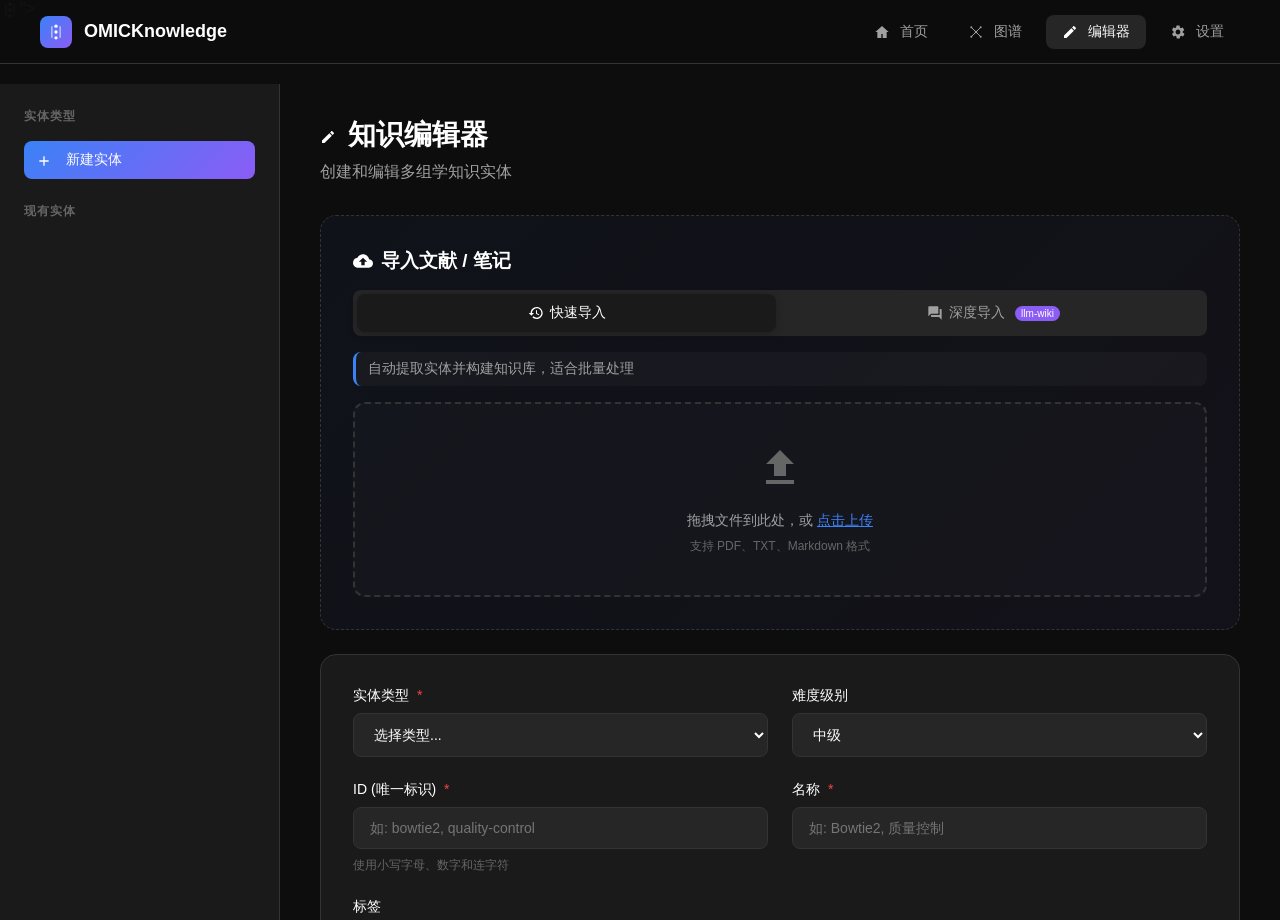
==== commit a77498ed: "feat: implement llm-wiki style deep import with discussion mode - Add dual-mode import: Quick vs Dee" ====
--- a/knowledge_graph/web/editor/index.html
+++ b/knowledge_graph/web/editor/index.html
@@ -404,6 +404,530 @@
             border-left: 4px solid #ef4444;
         }
 
+        /* Upload Section */
+        .upload-section {
+            background: linear-gradient(135deg, rgba(59, 130, 246, 0.05) 0%, rgba(139, 92, 246, 0.05) 100%);
+            border: 1px dashed var(--border-color);
+        }
+
+        .import-tabs {
+            display: flex;
+            gap: 8px;
+            margin-bottom: 16px;
+            padding: 4px;
+            background: var(--bg-tertiary);
+            border-radius: var(--radius-sm);
+        }
+
+        .import-tab {
+            flex: 1;
+            padding: 10px 16px;
+            border: none;
+            border-radius: var(--radius-sm);
+            background: transparent;
+            color: var(--text-secondary);
+            font-size: 14px;
+            cursor: pointer;
+            transition: all 0.2s;
+            display: flex;
+            align-items: center;
+            justify-content: center;
+            gap: 6px;
+        }
+
+        .import-tab:hover {
+            color: var(--text-primary);
+        }
+
+        .import-tab.active {
+            background: var(--bg-secondary);
+            color: var(--text-primary);
+            box-shadow: 0 2px 8px rgba(0,0,0,0.2);
+        }
+
+        .tab-badge {
+            font-size: 10px;
+            padding: 2px 6px;
+            background: var(--accent-purple);
+            color: white;
+            border-radius: 10px;
+            margin-left: 4px;
+        }
+
+        .import-description {
+            color: var(--text-secondary);
+            font-size: 14px;
+            margin-bottom: 16px;
+            padding: 8px 12px;
+            background: rgba(255,255,255,0.03);
+            border-radius: var(--radius-sm);
+            border-left: 3px solid var(--accent-blue);
+        }
+
+        .upload-dropzone {
+            border: 2px dashed var(--border-color);
+            border-radius: var(--radius-md);
+            padding: 40px;
+            text-align: center;
+            cursor: pointer;
+            transition: all 0.3s;
+            background: rgba(255, 255, 255, 0.02);
+        }
+
+        .upload-dropzone:hover {
+            border-color: var(--accent-blue);
+            background: rgba(59, 130, 246, 0.05);
+        }
+
+        .upload-dropzone.dragover {
+            border-color: var(--accent-purple);
+            background: rgba(139, 92, 246, 0.1);
+        }
+
+        .upload-icon {
+            color: var(--text-muted);
+            margin-bottom: 16px;
+        }
+
+        .upload-dropzone:hover .upload-icon {
+            color: var(--accent-blue);
+        }
+
+        .upload-text {
+            color: var(--text-secondary);
+            font-size: 14px;
+            margin-bottom: 8px;
+        }
+
+        .upload-link {
+            color: var(--accent-blue);
+            cursor: pointer;
+            text-decoration: underline;
+        }
+
+        .upload-hint {
+            color: var(--text-muted);
+            font-size: 12px;
+        }
+
+        .upload-progress {
+            margin-top: 20px;
+            padding: 16px;
+            background: var(--bg-tertiary);
+            border-radius: var(--radius-sm);
+        }
+
+        .upload-status {
+            display: flex;
+            justify-content: space-between;
+            margin-bottom: 8px;
+            font-size: 14px;
+        }
+
+        .upload-filename {
+            color: var(--text-primary);
+            font-weight: 500;
+        }
+
+        .upload-percent {
+            color: var(--accent-blue);
+            font-weight: 600;
+        }
+
+        .upload-stage {
+            color: var(--text-muted);
+            font-size: 12px;
+            margin-top: 8px;
+        }
+
+        .progress-bar {
+            height: 6px;
+            background: var(--bg-hover);
+            border-radius: 3px;
+            overflow: hidden;
+        }
+
+        .progress-fill {
+            height: 100%;
+            background: var(--accent-gradient);
+            border-radius: 3px;
+            transition: width 0.3s ease;
+            width: 0%;
+        }
+
+        /* Deep Import Panel */
+        .deep-import-panel {
+            border: 2px solid var(--accent-purple);
+            background: linear-gradient(135deg, rgba(139, 92, 246, 0.05) 0%, rgba(59, 130, 246, 0.05) 100%);
+        }
+
+        .deep-import-header {
+            display: flex;
+            justify-content: space-between;
+            align-items: center;
+            margin-bottom: 24px;
+            padding-bottom: 16px;
+            border-bottom: 1px solid var(--border-color);
+        }
+
+        .deep-import-header h3 {
+            display: flex;
+            align-items: center;
+            gap: 8px;
+            font-size: 18px;
+            color: var(--text-primary);
+        }
+
+        .source-filename {
+            font-size: 13px;
+            color: var(--text-muted);
+            background: var(--bg-tertiary);
+            padding: 4px 12px;
+            border-radius: 12px;
+        }
+
+        .summary-section {
+            margin-bottom: 24px;
+        }
+
+        .summary-section h4 {
+            font-size: 14px;
+            color: var(--text-secondary);
+            margin-bottom: 8px;
+            text-transform: uppercase;
+            letter-spacing: 0.5px;
+        }
+
+        .summary-textarea {
+            width: 100%;
+            padding: 16px;
+            background: var(--bg-tertiary);
+            border: 1px solid var(--border-color);
+            border-radius: var(--radius-md);
+            color: var(--text-primary);
+            font-size: 14px;
+            line-height: 1.6;
+            resize: vertical;
+            font-family: inherit;
+        }
+
+        .summary-textarea:focus {
+            outline: none;
+            border-color: var(--accent-purple);
+        }
+
+        .entities-section {
+            margin-bottom: 24px;
+        }
+
+        .entities-header {
+            display: flex;
+            justify-content: space-between;
+            align-items: center;
+            margin-bottom: 16px;
+        }
+
+        .entities-header h4 {
+            font-size: 14px;
+            color: var(--text-secondary);
+            text-transform: uppercase;
+            letter-spacing: 0.5px;
+        }
+
+        .entities-list {
+            display: flex;
+            flex-direction: column;
+            gap: 12px;
+        }
+
+        .entity-edit-card {
+            background: var(--bg-tertiary);
+            border: 1px solid var(--border-color);
+            border-radius: var(--radius-md);
+            padding: 16px;
+            transition: all 0.2s;
+        }
+
+        .entity-edit-card:hover {
+            border-color: var(--accent-purple);
+        }
+
+        .entity-edit-header {
+            display: flex;
+            gap: 12px;
+            margin-bottom: 12px;
+        }
+
+        .entity-edit-type {
+            width: 120px;
+            padding: 8px 12px;
+            background: var(--bg-secondary);
+            border: 1px solid var(--border-color);
+            border-radius: var(--radius-sm);
+            color: var(--text-primary);
+            font-size: 13px;
+        }
+
+        .entity-edit-name {
+            flex: 1;
+            padding: 8px 12px;
+            background: var(--bg-secondary);
+            border: 1px solid var(--border-color);
+            border-radius: var(--radius-sm);
+            color: var(--text-primary);
+            font-size: 13px;
+        }
+
+        .entity-edit-desc {
+            width: 100%;
+            padding: 10px 12px;
+            background: var(--bg-secondary);
+            border: 1px solid var(--border-color);
+            border-radius: var(--radius-sm);
+            color: var(--text-primary);
+            font-size: 13px;
+            margin-bottom: 8px;
+            font-family: inherit;
+        }
+
+        .entity-edit-actions {
+            display: flex;
+            justify-content: flex-end;
+        }
+
+        .btn-icon {
+            padding: 6px;
+            background: transparent;
+            border: none;
+            color: var(--text-muted);
+            cursor: pointer;
+            border-radius: 4px;
+            transition: all 0.2s;
+        }
+
+        .btn-icon:hover {
+            background: rgba(239, 68, 68, 0.1);
+            color: #ef4444;
+        }
+
+        .deep-import-actions {
+            display: flex;
+            justify-content: flex-end;
+            gap: 12px;
+            padding-top: 16px;
+            border-top: 1px solid var(--border-color);
+        }
+
+        .btn-sm {
+            padding: 6px 12px;
+            font-size: 13px;
+        }
+
+        .llm-wiki-badge {
+            font-size: 11px;
+            padding: 2px 8px;
+            background: var(--accent-purple);
+            color: white;
+            border-radius: 10px;
+            margin-left: 8px;
+        }
+
+        /* Discussion Section */
+        .discussion-section {
+            background: var(--bg-tertiary);
+            border: 1px solid var(--border-color);
+            border-radius: var(--radius-md);
+            margin-bottom: 24px;
+            overflow: hidden;
+        }
+
+        .discussion-header {
+            display: flex;
+            justify-content: space-between;
+            align-items: center;
+            padding: 12px 16px;
+            background: rgba(139, 92, 246, 0.1);
+            border-bottom: 1px solid var(--border-color);
+        }
+
+        .discussion-header h4 {
+            display: flex;
+            align-items: center;
+            gap: 8px;
+            font-size: 14px;
+            color: var(--text-primary);
+            margin: 0;
+        }
+
+        .discussion-status {
+            font-size: 12px;
+            color: var(--text-muted);
+        }
+
+        .discussion-messages {
+            max-height: 300px;
+            overflow-y: auto;
+            padding: 16px;
+            display: flex;
+            flex-direction: column;
+            gap: 12px;
+        }
+
+        .message {
+            display: flex;
+            gap: 12px;
+            animation: fadeIn 0.3s ease;
+        }
+
+        @keyframes fadeIn {
+            from { opacity: 0; transform: translateY(10px); }
+            to { opacity: 1; transform: translateY(0); }
+        }
+
+        .message-avatar {
+            width: 32px;
+            height: 32px;
+            border-radius: 50%;
+            display: flex;
+            align-items: center;
+            justify-content: center;
+            font-size: 14px;
+            flex-shrink: 0;
+        }
+
+        .message.ai .message-avatar {
+            background: var(--accent-purple);
+        }
+
+        .message.user .message-avatar {
+            background: var(--accent-blue);
+        }
+
+        .message-content {
+            flex: 1;
+            background: var(--bg-secondary);
+            padding: 12px 16px;
+            border-radius: var(--radius-sm);
+            font-size: 14px;
+            line-height: 1.6;
+        }
+
+        .message.user .message-content {
+            background: rgba(59, 130, 246, 0.1);
+        }
+
+        .message.ai .message-content {
+            background: rgba(139, 92, 246, 0.1);
+        }
+
+        .discussion-input-area {
+            display: flex;
+            gap: 12px;
+            padding: 12px 16px;
+            border-top: 1px solid var(--border-color);
+            background: var(--bg-secondary);
+        }
+
+        .discussion-input {
+            flex: 1;
+            padding: 10px 14px;
+            background: var(--bg-primary);
+            border: 1px solid var(--border-color);
+            border-radius: var(--radius-sm);
+            color: var(--text-primary);
+            font-size: 14px;
+            font-family: inherit;
+            resize: none;
+        }
+
+        .discussion-input:focus {
+            outline: none;
+            border-color: var(--accent-purple);
+        }
+
+        /* Cross References */
+        .cross-references-info {
+            background: rgba(34, 197, 94, 0.1);
+            border: 1px solid rgba(34, 197, 94, 0.3);
+            border-radius: var(--radius-sm);
+            padding: 12px 16px;
+            margin-bottom: 16px;
+            font-size: 13px;
+        }
+
+        .cross-ref-item {
+            display: flex;
+            align-items: center;
+            gap: 8px;
+            padding: 6px 0;
+            border-bottom: 1px solid rgba(255,255,255,0.05);
+        }
+
+        .cross-ref-item:last-child {
+            border-bottom: none;
+        }
+
+        .cross-ref-similarity {
+            font-size: 11px;
+            padding: 2px 8px;
+            background: var(--accent-purple);
+            color: white;
+            border-radius: 10px;
+        }
+
+        /* Obsidian Section */
+        .obsidian-section {
+            background: var(--bg-tertiary);
+            border: 1px solid var(--border-color);
+            border-radius: var(--radius-md);
+            padding: 20px;
+            margin-bottom: 24px;
+        }
+
+        .obsidian-section h4 {
+            display: flex;
+            align-items: center;
+            gap: 8px;
+            font-size: 14px;
+            color: var(--text-primary);
+            margin-bottom: 8px;
+        }
+
+        .obsidian-desc {
+            color: var(--text-secondary);
+            font-size: 13px;
+            margin-bottom: 16px;
+        }
+
+        .obsidian-links {
+            display: flex;
+            flex-wrap: wrap;
+            gap: 8px;
+        }
+
+        .obsidian-link {
+            display: inline-flex;
+            align-items: center;
+            gap: 6px;
+            padding: 8px 14px;
+            background: var(--bg-secondary);
+            border: 1px solid var(--border-color);
+            border-radius: var(--radius-sm);
+            color: var(--text-primary);
+            text-decoration: none;
+            font-size: 13px;
+            transition: all 0.2s;
+        }
+
+        .obsidian-link:hover {
+            border-color: var(--accent-purple);
+            background: rgba(139, 92, 246, 0.1);
+        }
+
+        .obsidian-link svg {
+            color: var(--accent-purple);
+        }
+
         /* Loading Overlay */
         .loading-overlay {
             position: fixed;
@@ -458,7 +982,7 @@
 <body>
     <!-- Navigation -->
     <nav class="navbar">
-        <a href="../new-index.html" class="logo">
+        <a href="../index.html" class="logo">
             <div class="logo-icon"><svg viewBox="0 0 24 24" width="20" height="20" fill="currentColor" style="vertical-align:middle"><circle cx="12" cy="5" r="2"/><circle cx="12" cy="12" r="2"/><circle cx="12" cy="19" r="2"/><path d="M6 5h2v14H6zM16 5h2v14h-2z" opacity="0.5"/></svg></div>
             <span>OMICKnowledge</span>
         </a>
@@ -494,6 +1018,126 @@
                 <p>创建和编辑多组学知识实体</p>
             </div>
 
+            <!-- Upload Section -->
+            <div class="form-card upload-section" id="uploadSection">
+                <h3 style="margin-bottom: 16px; display: flex; align-items: center; gap: 8px;">
+                    <svg viewBox="0 0 24 24" width="20" height="20" fill="currentColor"><path d="M19.35 10.04C18.67 6.59 15.64 4 12 4 9.11 4 6.6 5.64 5.35 8.04 2.34 8.36 0 10.91 0 14c0 3.31 2.69 6 6 6h13c2.76 0 5-2.24 5-5 0-2.64-2.05-4.78-4.65-4.96zM14 13v4h-4v-4H7l5-5 5 5h-3z"/></svg>
+                    导入文献 / 笔记
+                </h3>
+                
+                <!-- Import Mode Tabs -->
+                <div class="import-tabs">
+                    <button class="import-tab active" data-mode="quick">
+                        <svg viewBox="0 0 24 24" width="16" height="16" fill="currentColor"><path d="M13 3c-4.97 0-9 4.03-9 9H1l3.89 3.89.07.14L9 12H6c0-3.87 3.13-7 7-7s7 3.13 7 7-3.13 7-7 7c-1.93 0-3.68-.79-4.94-2.06l-1.42 1.42C8.27 19.99 10.51 21 13 21c4.97 0 9-4.03 9-9s-4.03-9-9-9zm-1 5v5l4.28 2.54.72-1.21-3.5-2.08V8H12z"/></svg>
+                        快速导入
+                    </button>
+                    <button class="import-tab" data-mode="deep">
+                        <svg viewBox="0 0 24 24" width="16" height="16" fill="currentColor"><path d="M21 6h-2v9H6v2c0 .55.45 1 1 1h11l4 4V7c0-.55-.45-1-1-1zm-4 6V3c0-.55-.45-1-1-1H3c-.55 0-1 .45-1 1v14l4-4h10c.55 0 1-.45 1-1z"/></svg>
+                        深度导入
+                        <span class="tab-badge">llm-wiki</span>
+                    </button>
+                </div>
+                
+                <p class="import-description" id="importDescription">
+                    自动提取实体并构建知识库，适合批量处理
+                </p>
+                
+                <div class="upload-dropzone" id="uploadDropzone">
+                    <input type="file" id="fileInput" accept=".pdf,.txt,.md,.docx" hidden>
+                    <div class="upload-icon">
+                        <svg viewBox="0 0 24 24" width="48" height="48" fill="currentColor"><path d="M9 16h6v-6h4l-7-7-7 7h4zm-4 2h14v2H5z"/></svg>
+                    </div>
+                    <p class="upload-text">拖拽文件到此处，或 <span class="upload-link">点击上传</span></p>
+                    <p class="upload-hint" id="uploadHint">支持 PDF、TXT、Markdown 格式</p>
+                </div>
+                <div class="upload-progress" id="uploadProgress" style="display: none;">
+                    <div class="upload-status">
+                        <span class="upload-filename" id="uploadFilename"></span>
+                        <span class="upload-percent" id="uploadPercent">0%</span>
+                    </div>
+                    <div class="progress-bar">
+                        <div class="progress-fill" id="progressFill"></div>
+                    </div>
+                    <p class="upload-stage" id="uploadStage">准备上传...</p>
+                </div>
+            </div>
+
+            <!-- Deep Import Review Panel -->
+            <div class="form-card deep-import-panel" id="deepImportPanel" style="display: none;">
+                <div class="deep-import-header">
+                    <h3>
+                        <svg viewBox="0 0 24 24" width="20" height="20" fill="currentColor"><path d="M14 2H6c-1.1 0-1.99.9-1.99 2L4 20c0 1.1.89 2 1.99 2H18c1.1 0 2-.9 2-2V8l-6-6zm2 16H8v-2h8v2zm0-4H8v-2h8v2zm-3-5V3.5L18.5 9H13z"/></svg>
+                        深度导入: 与 AI 协作审核
+                        <span class="llm-wiki-badge">llm-wiki</span>
+                    </h3>
+                    <span class="source-filename" id="sourceFilename"></span>
+                </div>
+
+                <!-- Discussion Section -->
+                <div class="discussion-section" id="discussionSection">
+                    <div class="discussion-header">
+                        <h4>
+                            <svg viewBox="0 0 24 24" width="16" height="16" fill="currentColor"><path d="M20 2H4c-1.1 0-2 .9-2 2v18l4-4h14c1.1 0 2-.9 2-2V4c0-1.1-.9-2-2-2z"/></svg>
+                            对话讨论
+                        </h4>
+                        <span class="discussion-status">提问来讨论文献要点或确认提取结果</span>
+                    </div>
+                    <div class="discussion-messages" id="discussionMessages">
+                        <!-- 动态生成消息 -->
+                    </div>
+                    <div class="discussion-input-area">
+                        <textarea class="discussion-input" id="discussionInput" rows="2" placeholder="问一个关于这篇文献的问题，或输入 '确认' 继续..."></textarea>
+                        <button class="btn btn-primary" onclick="sendDiscussionMessage()">
+                            <svg viewBox="0 0 24 24" width="16" height="16" fill="currentColor"><path d="M2.01 21L23 12 2.01 3 2 10l15 2-15 2z"/></svg>
+                        </button>
+                    </div>
+                </div>
+                
+                <div class="summary-section" id="summarySection" style="display: none;">
+                    <h4>文献摘要</h4>
+                    <textarea class="summary-textarea" id="summaryTextarea" rows="4" placeholder="AI正在分析文献内容..."></textarea>
+                </div>
+
+                <div class="entities-section" id="entitiesSection" style="display: none;">
+                    <div class="entities-header">
+                        <h4>提取的实体</h4>
+                        <button class="btn btn-sm btn-secondary" onclick="addNewEntity()">
+                            <svg viewBox="0 0 24 24" width="14" height="14" fill="currentColor"><path d="M19 13h-6v6h-2v-6H5v-2h6V5h2v6h6v2z"/></svg>
+                            添加实体
+                        </button>
+                    </div>
+                    <div class="cross-references-info" id="crossReferencesInfo">
+                        <!-- 交叉引用检查结果 -->
+                    </div>
+                    <div class="entities-list" id="deepImportEntities">
+                        <!-- 动态生成 -->
+                    </div>
+                </div>
+
+                <div class="obsidian-section" id="obsidianSection" style="display: none;">
+                    <h4>
+                        <svg viewBox="0 0 24 24" width="16" height="16" fill="currentColor"><path d="M19 3H5c-1.1 0-2 .9-2 2v14c0 1.1.9 2 2 2h14c1.1 0 2-.9 2-2V5c0-1.1-.9-2-2-2zm-5 14H7v-2h7v2zm3-4H7v-2h10v2zm0-4H7V7h10v2z"/></svg>
+                        Obsidian 集成
+                    </h4>
+                    <p class="obsidian-desc">在 Obsidian 中打开并编辑生成的 Wiki 文件</p>
+                    <div class="obsidian-links" id="obsidianLinks">
+                        <!-- 动态生成链接 -->
+                    </div>
+                </div>
+
+                <div class="deep-import-actions">
+                    <button class="btn btn-secondary" onclick="cancelDeepImport()">取消</button>
+                    <button class="btn btn-secondary" onclick="backToDiscussion()" id="backBtn" style="display: none;">
+                        <svg viewBox="0 0 24 24" width="16" height="16" fill="currentColor"><path d="M20 11H7.83l5.59-5.59L12 4l-8 8 8 8 1.41-1.41L7.83 13H20v-2z"/></svg>
+                        返回讨论
+                    </button>
+                    <button class="btn btn-primary" onclick="confirmDeepImport()" id="confirmBtn" style="display: none;">
+                        <svg viewBox="0 0 24 24" width="16" height="16" fill="currentColor"><path d="M9 16.17L4.83 12l-1.42 1.41L9 19 21 7l-1.41-1.41z"/></svg>
+                        保存到知识库
+                    </button>
+                </div>
+            </div>
+
             <form id="editorForm" class="form-card">
                 <div class="form-row">
                     <div class="form-group">
